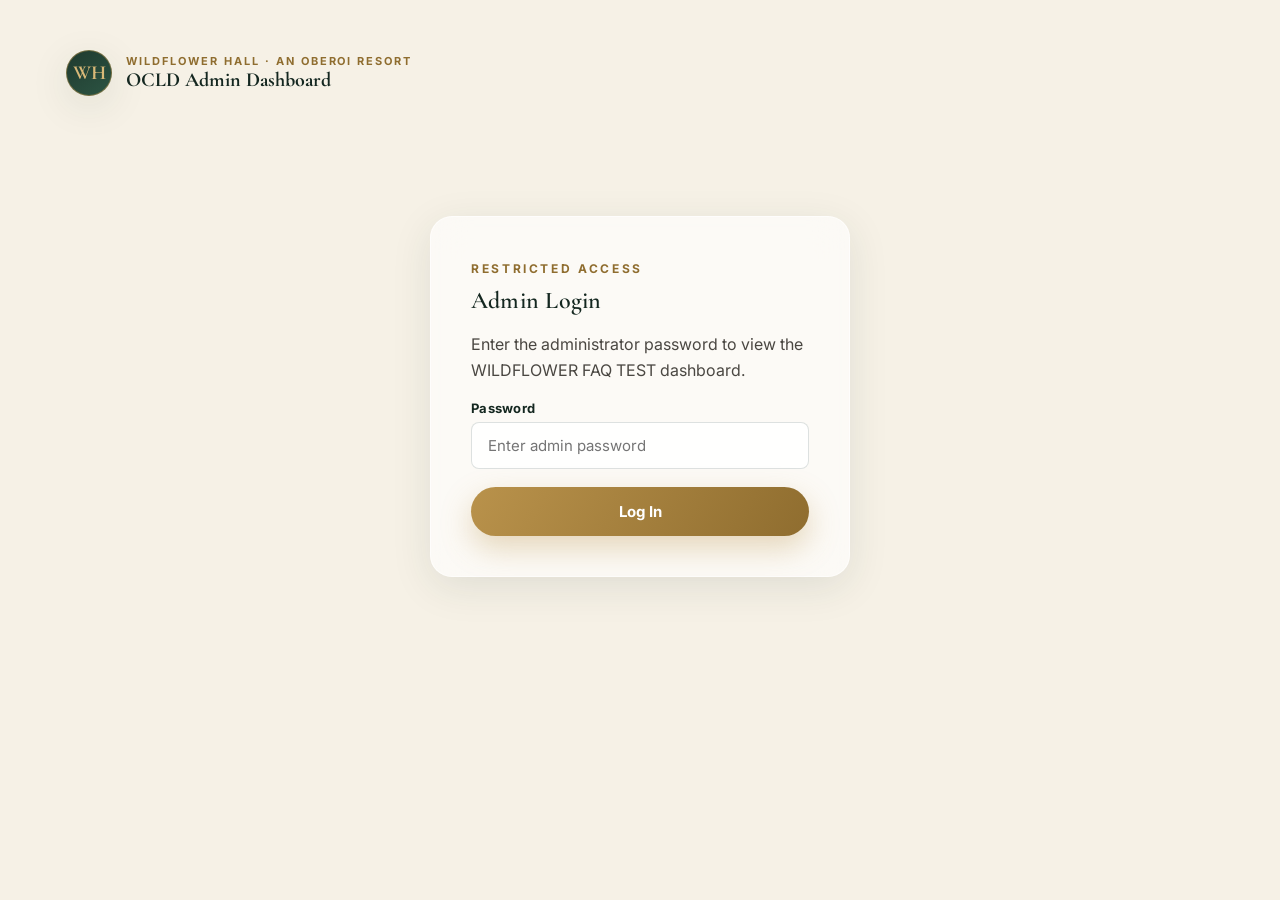
==== admin/index.html @ ac7ec4f7 "Commit" ====
<!DOCTYPE html>
<html lang="en">
<head>
<meta charset="UTF-8" />
<meta name="viewport" content="width=device-width, initial-scale=1.0" />
<title>Admin Dashboard | WILDFLOWER FAQ TEST</title>
<link rel="icon" href="data:," />
<link rel="stylesheet" href="../assets/css/styles.css" />
<style>
  body{ background: var(--cream); }
  .login-wrap{ max-width: 420px; margin: 90px auto; }
</style>
</head>
<body>

<div class="app-shell admin-shell">

  <div class="brandbar">
    <div class="brand">
      <div class="logo-mark">WH</div>
      <div class="brand-text">
        <div class="org">Wildflower Hall · An Oberoi Resort</div>
        <div class="name">OCLD Admin Dashboard</div>
      </div>
    </div>
    <button class="btn btn-outline btn-sm hidden" id="btnLogout">Log Out</button>
  </div>

  <!-- LOGIN -->
  <div id="loginScreen" class="login-wrap glass-card">
    <span class="eyebrow">Restricted Access</span>
    <h2>Admin Login</h2>
    <p>Enter the administrator password to view the WILDFLOWER FAQ TEST dashboard.</p>
    <div id="loginAlert"></div>
    <div class="field" style="margin-top:16px;">
      <label for="adminPasswordInput">Password</label>
      <input type="password" id="adminPasswordInput" placeholder="Enter admin password" />
    </div>
    <button class="btn btn-primary btn-block" id="btnAdminLogin" style="margin-top:18px;">Log In</button>
  </div>

  <!-- DASHBOARD -->
  <div id="dashboardScreen" class="hidden">

    <div class="kpi-grid">
      <div class="kpi-card"><div class="kv" id="kpiTotalCandidates">0</div><div class="kl">Registered Candidates</div></div>
      <div class="kpi-card"><div class="kv" id="kpiTotalAttempts">0</div><div class="kl">Total Attempts</div></div>
      <div class="kpi-card"><div class="kv" id="kpiPassCount">0</div><div class="kl">Pass Count</div></div>
      <div class="kpi-card"><div class="kv" id="kpiFailCount">0</div><div class="kl">Fail Count</div></div>
      <div class="kpi-card"><div class="kv" id="kpiAvgScore">0%</div><div class="kl">Average Score</div></div>
      <div class="kpi-card"><div class="kv" id="kpiHighScore">0</div><div class="kl">Highest Score</div></div>
      <div class="kpi-card"><div class="kv" id="kpiLowScore">0</div><div class="kl">Lowest Score</div></div>
    </div>

    <div class="glass-card" style="padding:24px;">
      <div class="admin-topbar">
        <h3 style="margin:0;">All Attempts</h3>
        <div style="display:flex; gap:10px;">
          <button class="btn btn-outline btn-sm" id="btnExportCsv">Export CSV</button>
          <button class="btn btn-outline btn-sm" id="btnPrintReport">Print Report</button>
          <button class="btn btn-outline btn-sm" id="btnRefresh">Refresh</button>
        </div>
      </div>

      <div class="admin-filters">
        <input type="text" id="filterSearch" placeholder="Search name, email or employee ID…" />
        <select id="filterDepartment"><option value="">All Departments</option></select>
        <select id="filterResult">
          <option value="">All Results</option>
          <option value="PASS">PASS</option>
          <option value="FAIL">FAIL</option>
        </select>
        <select id="filterAttempt">
          <option value="">All Attempts</option>
          <option value="1">Attempt 1</option>
          <option value="2">Attempt 2</option>
          <option value="3">Attempt 3</option>
        </select>
        <input type="date" id="filterDate" />
      </div>

      <div class="table-wrap">
        <table class="data-table" id="resultsTable">
          <thead>
            <tr>
              <th>Name</th><th>Emp ID</th><th>Department</th><th>Attempt</th>
              <th>Marks</th><th>%</th><th>Result</th><th>Date</th><th>Time</th>
            </tr>
          </thead>
          <tbody id="resultsTableBody"></tbody>
        </table>
      </div>
      <p id="noResultsMsg" class="hidden" style="text-align:center; padding:30px; color:var(--charcoal-soft);">No records match the current filters.</p>
    </div>

    <div class="glass-card" style="margin-top:22px; padding:24px;">
      <h3>Most Missed Questions</h3>
      <div class="table-wrap">
        <table class="data-table" id="missedTable">
          <thead><tr><th>Question ID</th><th>Question</th><th>Topic</th><th>Times Missed</th></tr></thead>
          <tbody id="missedTableBody"></tbody>
        </table>
      </div>
    </div>
  </div>

</div>

<script src="../assets/js/config.js"></script>
<script src="../assets/js/questions.js"></script>
<script src="../assets/js/storage.js"></script>
<script src="../assets/js/api.js"></script>
<script src="admin.js"></script>
</body>
</html>
---- assets/css/styles.css ----
/* ============================================================
   WILDFLOWER FAQ TEST — STYLESHEET
   Palette: Cream / White / Gold / Dark Green / Charcoal
   ============================================================ */

@import url('https://fonts.googleapis.com/css2?family=Cormorant+Garamond:ital,wght@0,400;0,500;0,600;0,700;1,500&family=Inter:wght@400;500;600;700;800&display=swap');

:root{
  --cream:        #f6f1e6;
  --cream-deep:    #efe6d3;
  --white:        #ffffff;
  --gold:         #b9924b;
  --gold-light:   #d9b978;
  --gold-deep:    #8f6d2f;
  --green:        #1f3a2e;
  --green-deep:   #142720;
  --green-light:  #2c5443;
  --charcoal:     #262523;
  --charcoal-soft:#4a4742;
  --danger:       #a3403a;
  --success:      #2f6b47;

  --radius-lg: 22px;
  --radius-md: 14px;
  --radius-sm: 8px;

  --shadow-soft: 0 10px 40px rgba(31, 58, 46, 0.10);
  --shadow-deep: 0 20px 60px rgba(20, 39, 32, 0.20);

  --font-display: 'Cormorant Garamond', 'Georgia', serif;
  --font-body: 'Inter', -apple-system, BlinkMacSystemFont, 'Segoe UI', sans-serif;
}

*{ box-sizing: border-box; }
html, body{ height: 100%; }
body{
  margin: 0;
  font-family: var(--font-body);
  color: var(--charcoal);
  background:
    radial-gradient(circle at 12% 8%, rgba(185,146,75,0.10), transparent 40%),
    radial-gradient(circle at 90% 90%, rgba(31,58,46,0.10), transparent 45%),
    var(--cream);
  min-height: 100vh;
  -webkit-font-smoothing: antialiased;
}

::selection{ background: var(--gold-light); color: var(--green-deep); }

a{ color: inherit; }

h1,h2,h3,h4{
  font-family: var(--font-display);
  color: var(--green-deep);
  margin: 0 0 .4em 0;
  font-weight: 600;
  letter-spacing: .01em;
}

.eyebrow{
  font-family: var(--font-body);
  font-size: 12px;
  letter-spacing: .22em;
  text-transform: uppercase;
  color: var(--gold-deep);
  font-weight: 700;
  margin-bottom: 10px;
  display: inline-block;
}

p{ line-height: 1.65; color: var(--charcoal-soft); }

/* ---------- LAYOUT SHELLS ---------- */
.app-shell{
  max-width: 1080px;
  margin: 0 auto;
  padding: 32px 20px 80px;
}

.screen{ display: none; animation: fadeUp .5s ease both; }
.screen.active{ display: block; }

@keyframes fadeUp{
  from{ opacity: 0; transform: translateY(14px); }
  to{ opacity: 1; transform: translateY(0); }
}

/* ---------- TOP BRAND BAR ---------- */
.brandbar{
  display: flex;
  align-items: center;
  justify-content: space-between;
  gap: 16px;
  padding: 18px 6px 30px;
}
.brandbar .brand{
  display: flex; align-items: center; gap: 14px;
}
.brandbar .logo-mark{
  width: 46px; height: 46px; border-radius: 50%;
  background: linear-gradient(145deg, var(--green), var(--green-light));
  display: flex; align-items: center; justify-content: center;
  color: var(--gold-light); font-family: var(--font-display); font-weight: 700; font-size: 20px;
  box-shadow: var(--shadow-soft);
  border: 1px solid rgba(185,146,75,0.5);
}
.brandbar .brand-text .org{
  font-size: 11px; letter-spacing: .18em; text-transform: uppercase; color: var(--gold-deep); font-weight: 700;
}
.brandbar .brand-text .name{ font-family: var(--font-display); font-size: 20px; color: var(--green-deep); font-weight: 700; }

.pill{
  font-size: 12px; padding: 7px 14px; border-radius: 999px; font-weight: 600;
  background: rgba(31,58,46,0.08); color: var(--green-deep); border: 1px solid rgba(31,58,46,0.12);
}

/* ---------- GLASS CARD ---------- */
.glass-card{
  background: rgba(255,255,255,0.62);
  border: 1px solid rgba(255,255,255,0.6);
  backdrop-filter: blur(18px);
  -webkit-backdrop-filter: blur(18px);
  border-radius: var(--radius-lg);
  box-shadow: var(--shadow-soft);
  padding: 40px;
}
@media (max-width: 640px){ .glass-card{ padding: 24px; } }

/* ---------- HERO ---------- */
.hero{
  position: relative;
  border-radius: var(--radius-lg);
  overflow: hidden;
  padding: 64px 48px;
  background:
    linear-gradient(160deg, rgba(20,39,32,0.92), rgba(31,58,46,0.86)),
    linear-gradient(120deg, #1f3a2e, #26492f 60%, #1a3327);
  color: var(--cream);
  box-shadow: var(--shadow-deep);
  text-align: center;
}
.hero::before{
  content: "";
  position: absolute; inset: 0;
  background-image: radial-gradient(circle at 20% 20%, rgba(185,146,75,0.18), transparent 35%),
                     radial-gradient(circle at 85% 75%, rgba(185,146,75,0.14), transparent 40%);
  pointer-events: none;
}
.hero .crest{
  width: 74px; height: 74px; margin: 0 auto 20px; border-radius: 50%;
  border: 1.5px solid var(--gold-light);
  display: flex; align-items: center; justify-content: center;
  font-family: var(--font-display); font-size: 28px; color: var(--gold-light);
  background: rgba(255,255,255,0.03);
}
.hero .eyebrow{ color: var(--gold-light); }
.hero h1{
  color: var(--white);
  font-size: clamp(34px, 6vw, 56px);
  letter-spacing: .04em;
  margin-bottom: 6px;
}
.hero .sub{ color: var(--cream-deep); font-size: 17px; margin-bottom: 4px; }
.hero .tag{ color: var(--gold-light); font-size: 14px; letter-spacing: .08em; text-transform: uppercase; margin-bottom: 28px; }
.hero .hero-desc{ max-width: 560px; margin: 0 auto 28px; color: rgba(246,241,230,0.85); }

/* ---------- BUTTONS ---------- */
.btn{
  display: inline-flex; align-items: center; justify-content: center; gap: 8px;
  font-family: var(--font-body); font-weight: 700; font-size: 15px;
  padding: 15px 32px; border-radius: 999px; border: none; cursor: pointer;
  transition: transform .18s ease, box-shadow .18s ease, background .18s ease, opacity .18s ease;
  text-decoration: none;
}
.btn:active{ transform: translateY(1px) scale(.99); }
.btn-primary{
  background: linear-gradient(120deg, var(--gold), var(--gold-deep));
  color: var(--white);
  box-shadow: 0 12px 30px rgba(185,146,75,0.35);
}
.btn-primary:hover{ box-shadow: 0 16px 36px rgba(185,146,75,0.45); transform: translateY(-1px); }
.btn-primary:disabled{ opacity: .45; cursor: not-allowed; box-shadow: none; transform: none; }
.btn-ghost{
  background: rgba(255,255,255,0.08); color: var(--white);
  border: 1px solid rgba(255,255,255,0.35);
}
.btn-outline{
  background: transparent; color: var(--green-deep); border: 1.5px solid var(--green-deep);
}
.btn-outline:hover{ background: var(--green-deep); color: var(--white); }
.btn-danger{ background: var(--danger); color: white; }
.btn-block{ width: 100%; }
.btn-sm{ padding: 9px 18px; font-size: 13px; }

/* ---------- INSTRUCTIONS / RULES LIST ---------- */
.rules-grid{
  display: grid; grid-template-columns: repeat(auto-fit, minmax(230px,1fr));
  gap: 16px; margin: 28px 0;
}
.rule-card{
  background: var(--white); border-radius: var(--radius-md); padding: 20px;
  border: 1px solid rgba(31,58,46,0.08); box-shadow: var(--shadow-soft);
}
.rule-card .num{
  width: 30px; height: 30px; border-radius: 50%; background: var(--green-deep); color: var(--gold-light);
  display: flex; align-items: center; justify-content: center; font-family: var(--font-display); font-weight: 700; margin-bottom: 10px;
}
.rule-card h4{ font-size: 17px; margin-bottom: 4px; }
.rule-card p{ font-size: 14px; margin: 0; }

/* ---------- FORM ---------- */
.form-grid{
  display: grid; grid-template-columns: 1fr 1fr; gap: 20px; margin-top: 10px;
}
@media (max-width: 640px){ .form-grid{ grid-template-columns: 1fr; } }
.field{ display: flex; flex-direction: column; gap: 6px; }
.field.full{ grid-column: 1 / -1; }
.field label{ font-size: 13px; font-weight: 700; color: var(--green-deep); letter-spacing: .02em; }
.field .req{ color: var(--danger); }
.field input, .field select{
  padding: 13px 16px; border-radius: var(--radius-sm); border: 1.5px solid rgba(31,58,46,0.15);
  background: rgba(255,255,255,0.9); font-size: 15px; font-family: var(--font-body); color: var(--charcoal);
  transition: border-color .15s ease, box-shadow .15s ease;
}
.field input:focus, .field select:focus{
  outline: none; border-color: var(--gold); box-shadow: 0 0 0 4px rgba(185,146,75,0.15);
}
.field .error-msg{ font-size: 12px; color: var(--danger); min-height: 14px; }
.field input.invalid, .field select.invalid{ border-color: var(--danger); }

.checkbox-row{
  display: flex; align-items: flex-start; gap: 12px; margin: 26px 0;
  padding: 16px 18px; background: rgba(185,146,75,0.08); border-radius: var(--radius-sm);
  border: 1px solid rgba(185,146,75,0.25);
}
.checkbox-row input{ margin-top: 3px; width: 18px; height: 18px; accent-color: var(--green-deep); }
.checkbox-row label{ font-size: 14px; color: var(--charcoal); font-weight: 600; }

/* ---------- ATTEMPT BADGE ---------- */
.attempt-badges{ display: flex; gap: 10px; flex-wrap: wrap; margin: 18px 0; }
.attempt-badge{
  padding: 8px 16px; border-radius: 999px; font-size: 13px; font-weight: 700;
  background: rgba(31,58,46,0.07); color: var(--green-deep); border: 1px solid rgba(31,58,46,0.15);
}
.attempt-badge.used{ background: rgba(163,64,58,0.1); color: var(--danger); border-color: rgba(163,64,58,0.25); text-decoration: line-through; }
.attempt-badge.current{ background: var(--green-deep); color: var(--gold-light); }

/* ---------- ALERTS ---------- */
.alert{
  padding: 16px 20px; border-radius: var(--radius-sm); font-size: 14px; margin: 18px 0; font-weight: 600;
  display: flex; gap: 10px; align-items: flex-start;
}
.alert-danger{ background: rgba(163,64,58,0.1); color: var(--danger); border: 1px solid rgba(163,64,58,0.3); }
.alert-success{ background: rgba(47,107,71,0.1); color: var(--success); border: 1px solid rgba(47,107,71,0.3); }
.alert-info{ background: rgba(185,146,75,0.12); color: var(--gold-deep); border: 1px solid rgba(185,146,75,0.3); }

/* ---------- EXAM ENGINE ---------- */
.exam-topbar{
  position: sticky; top: 0; z-index: 20;
  display: flex; align-items: center; justify-content: space-between; gap: 16px;
  padding: 14px 22px; margin: -32px -20px 24px;
  background: rgba(20,39,32,0.95); color: var(--cream); backdrop-filter: blur(10px);
}
.exam-topbar .timer{
  font-family: var(--font-display); font-size: 24px; font-weight: 700; color: var(--gold-light);
  display: flex; align-items: center; gap: 8px;
}
.exam-topbar .timer.low{ color: #ff8f7d; animation: pulse 1s infinite; }
@keyframes pulse{ 0%,100%{opacity:1;} 50%{opacity:.5;} }
.exam-topbar .progress-wrap{ flex: 1; max-width: 320px; }
.progress-bar-track{ height: 8px; border-radius: 999px; background: rgba(255,255,255,0.15); overflow: hidden; }
.progress-bar-fill{ height: 100%; background: linear-gradient(90deg, var(--gold), var(--gold-light)); transition: width .3s ease; }
.exam-topbar .meta{ font-size: 12px; color: rgba(246,241,230,0.75); margin-top: 4px; }

.exam-layout{ display: grid; grid-template-columns: 1fr 260px; gap: 22px; align-items: start; }
@media (max-width: 860px){ .exam-layout{ grid-template-columns: 1fr; } .navigator{ order: 2; } }

.question-panel{ min-height: 420px; display: flex; flex-direction: column; }
.question-panel .q-head{ display: flex; justify-content: space-between; align-items: center; margin-bottom: 6px; }
.question-panel .q-number{ font-size: 13px; font-weight: 700; color: var(--gold-deep); letter-spacing: .08em; text-transform: uppercase; }
.question-panel .q-topic{ font-size: 12px; background: rgba(31,58,46,0.08); color: var(--green-deep); padding: 4px 12px; border-radius: 999px; font-weight: 700; }
.question-panel .q-text{ font-size: 20px; line-height: 1.5; color: var(--charcoal); margin: 14px 0 22px; font-weight: 600; }

.option-list{ display: flex; flex-direction: column; gap: 12px; }
.option-item{
  display: flex; align-items: center; gap: 14px;
  padding: 16px 18px; border-radius: var(--radius-sm); border: 1.5px solid rgba(31,58,46,0.12);
  background: var(--white); cursor: pointer; transition: all .15s ease; font-size: 15px;
}
.option-item:hover{ border-color: var(--gold); background: rgba(185,146,75,0.06); }
.option-item.selected{ border-color: var(--green-deep); background: rgba(31,58,46,0.07); box-shadow: 0 0 0 3px rgba(31,58,46,0.08); }
.option-item .opt-letter{
  width: 30px; height: 30px; border-radius: 50%; background: rgba(31,58,46,0.08); color: var(--green-deep);
  display: flex; align-items: center; justify-content: center; font-weight: 700; font-size: 13px; flex-shrink: 0;
}
.option-item.selected .opt-letter{ background: var(--green-deep); color: var(--gold-light); }

.exam-controls{ display: flex; justify-content: space-between; align-items: center; margin-top: auto; padding-top: 26px; gap: 10px; flex-wrap: wrap; }
.exam-controls .left-group, .exam-controls .right-group{ display: flex; gap: 10px; }

.navigator{ padding: 22px; }
.navigator h4{ font-size: 14px; margin-bottom: 14px; letter-spacing: .04em; }
.nav-grid{ display: grid; grid-template-columns: repeat(5, 1fr); gap: 8px; }
.nav-dot{
  aspect-ratio: 1; border-radius: 8px; display: flex; align-items: center; justify-content: center;
  font-size: 12px; font-weight: 700; cursor: pointer; border: 1.5px solid rgba(31,58,46,0.15);
  background: var(--white); color: var(--charcoal-soft);
}
.nav-dot.answered{ background: var(--green-deep); color: var(--gold-light); border-color: var(--green-deep); }
.nav-dot.marked{ background: var(--gold); color: white; border-color: var(--gold-deep); }
.nav-dot.current{ box-shadow: 0 0 0 3px rgba(185,146,75,0.4); }
.nav-legend{ display: flex; flex-direction: column; gap: 8px; margin-top: 18px; font-size: 12px; color: var(--charcoal-soft); }
.nav-legend .item{ display: flex; align-items: center; gap: 8px; }
.legend-dot{ width: 12px; height: 12px; border-radius: 4px; }
.nav-stats{ margin-top: 18px; display: flex; flex-direction: column; gap: 6px; font-size: 13px; }
.nav-stats .row{ display: flex; justify-content: space-between; }

/* ---------- RESULT PAGE ---------- */
.result-hero{ text-align: center; padding: 48px 20px 16px; }
.result-badge{
  display: inline-flex; align-items: center; gap: 10px; padding: 12px 26px; border-radius: 999px;
  font-family: var(--font-display); font-size: 22px; font-weight: 700; margin-bottom: 18px;
}
.result-badge.pass{ background: rgba(47,107,71,0.12); color: var(--success); border: 1.5px solid var(--success); }
.result-badge.fail{ background: rgba(163,64,58,0.1); color: var(--danger); border: 1.5px solid var(--danger); }
.result-score{ font-family: var(--font-display); font-size: 64px; color: var(--green-deep); font-weight: 700; }
.result-score span{ font-size: 24px; color: var(--charcoal-soft); }

.stats-grid{ display: grid; grid-template-columns: repeat(auto-fit, minmax(150px,1fr)); gap: 14px; margin: 30px 0; }
.stat-card{ background: var(--white); border-radius: var(--radius-md); padding: 18px; text-align: center; box-shadow: var(--shadow-soft); border: 1px solid rgba(31,58,46,0.06); }
.stat-card .val{ font-family: var(--font-display); font-size: 30px; color: var(--green-deep); font-weight: 700; }
.stat-card .lab{ font-size: 12px; color: var(--charcoal-soft); text-transform: uppercase; letter-spacing: .06em; margin-top: 4px; }

.detail-table{ width: 100%; border-collapse: collapse; margin-top: 20px; font-size: 14px; }
.detail-table td{ padding: 12px 6px; border-bottom: 1px solid rgba(31,58,46,0.08); }
.detail-table td:first-child{ color: var(--charcoal-soft); font-weight: 600; width: 45%; }
.detail-table td:last-child{ color: var(--charcoal); font-weight: 700; text-align: right; }

/* ---------- ADMIN ---------- */
.admin-shell{ max-width: 1200px; }
.admin-topbar{ display: flex; justify-content: space-between; align-items: center; margin-bottom: 24px; flex-wrap: wrap; gap: 12px; }
.kpi-grid{ display: grid; grid-template-columns: repeat(auto-fit, minmax(160px,1fr)); gap: 14px; margin-bottom: 24px; }
.kpi-card{ background: var(--white); border-radius: var(--radius-md); padding: 18px; box-shadow: var(--shadow-soft); border: 1px solid rgba(31,58,46,0.06); }
.kpi-card .kv{ font-family: var(--font-display); font-size: 28px; color: var(--green-deep); font-weight: 700; }
.kpi-card .kl{ font-size: 12px; color: var(--charcoal-soft); text-transform: uppercase; letter-spacing: .05em; }

.admin-filters{ display: flex; gap: 10px; flex-wrap: wrap; margin-bottom: 16px; }
.admin-filters input, .admin-filters select{ padding: 10px 14px; border-radius: var(--radius-sm); border: 1.5px solid rgba(31,58,46,0.15); font-size: 13px; }

table.data-table{ width: 100%; border-collapse: collapse; font-size: 13px; background: var(--white); border-radius: var(--radius-md); overflow: hidden; }
table.data-table th{ background: var(--green-deep); color: var(--gold-light); text-align: left; padding: 12px 14px; font-weight: 700; text-transform: uppercase; font-size: 11px; letter-spacing: .05em; }
table.data-table td{ padding: 10px 14px; border-bottom: 1px solid rgba(31,58,46,0.06); }
table.data-table tr:hover td{ background: rgba(185,146,75,0.06); }
.table-wrap{ overflow-x: auto; border-radius: var(--radius-md); box-shadow: var(--shadow-soft); }

.badge-pass{ color: var(--success); font-weight: 700; }
.badge-fail{ color: var(--danger); font-weight: 700; }

/* ---------- MISC ---------- */
.footer-note{ text-align: center; margin-top: 40px; font-size: 12px; color: var(--charcoal-soft); opacity: .7; }
.loader{
  width: 46px; height: 46px; border-radius: 50%; border: 3px solid rgba(31,58,46,0.15); border-top-color: var(--green-deep);
  animation: spin 0.9s linear infinite; margin: 40px auto;
}
@keyframes spin{ to{ transform: rotate(360deg); } }
.center-loading{ text-align: center; padding: 60px 20px; }
.center-loading p{ margin-top: 14px; font-weight: 600; color: var(--green-deep); }

.hidden{ display: none !important; }

.fullscreen-warning{
  position: fixed; inset: 0; background: rgba(20,39,32,0.96); color: var(--cream);
  display: flex; flex-direction: column; align-items: center; justify-content: center; z-index: 999; text-align: center; padding: 20px;
}

@media print{
  .no-print{ display: none !important; }
}
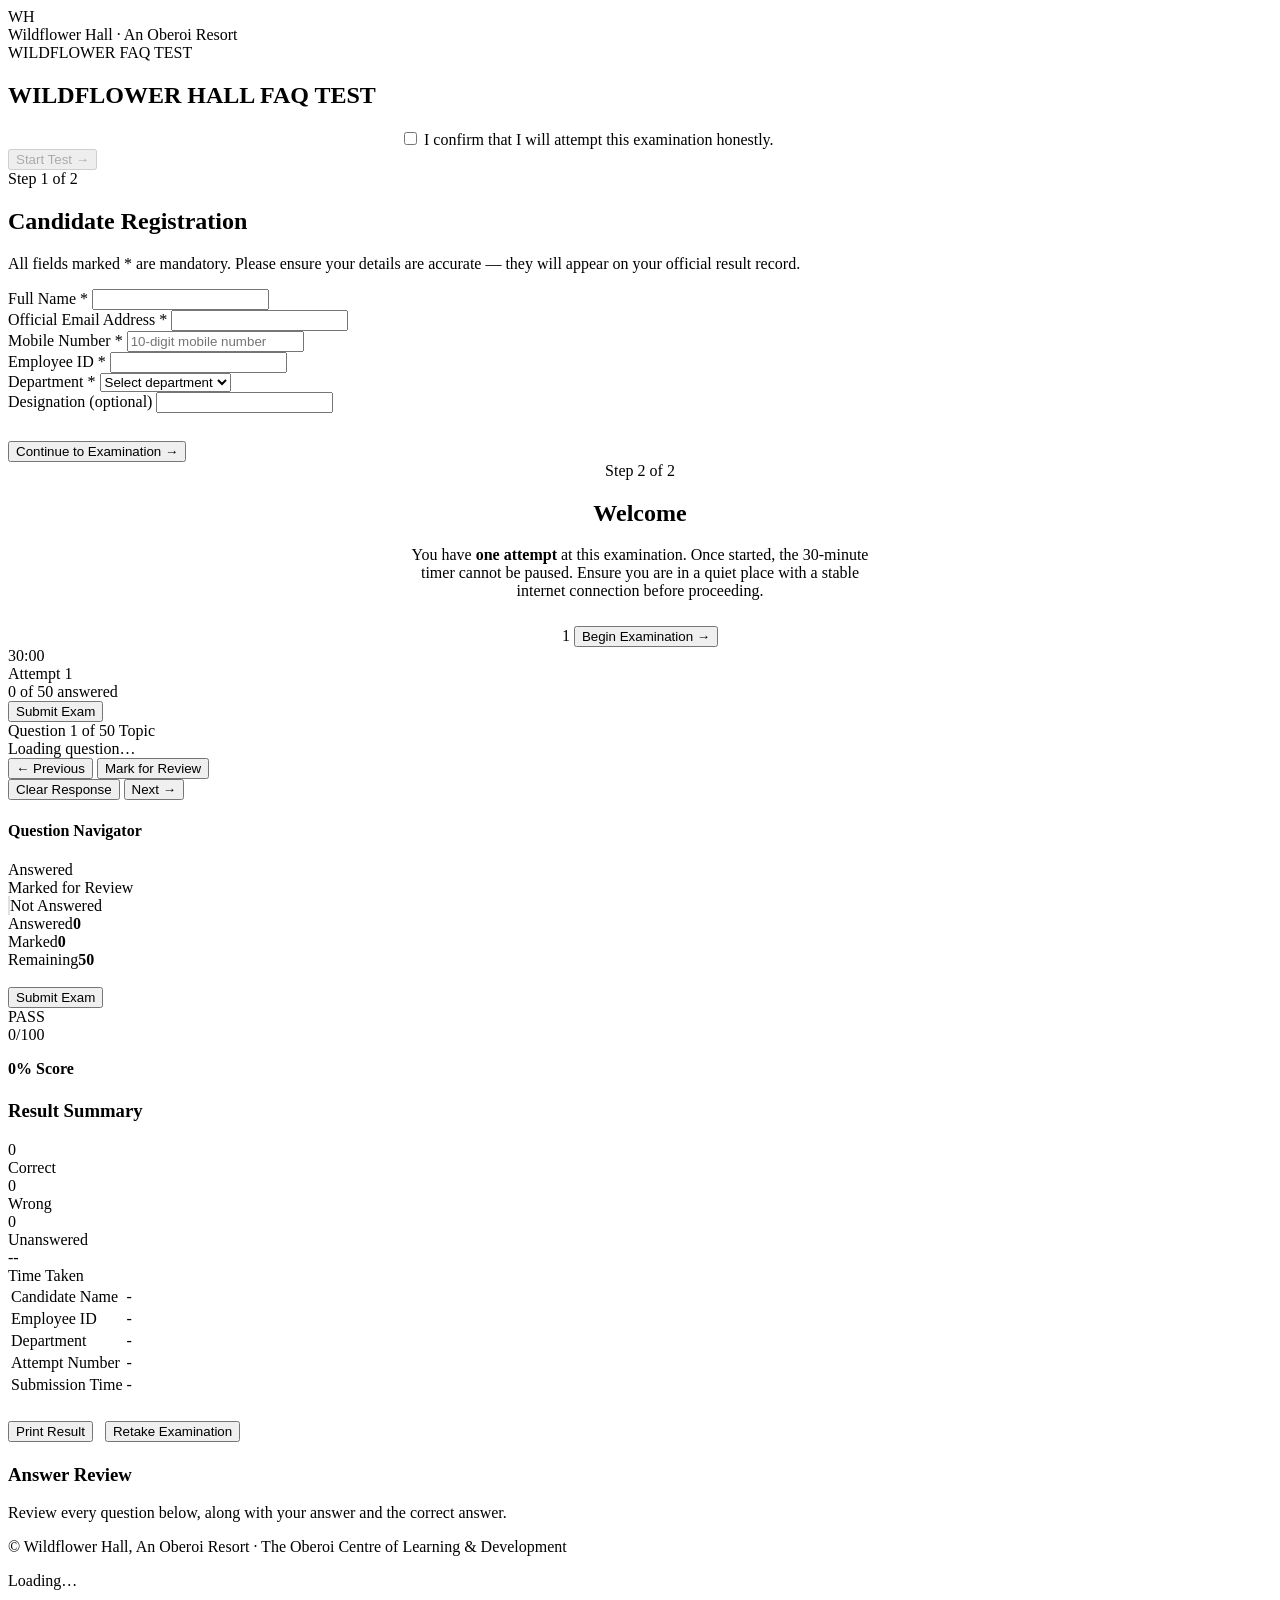
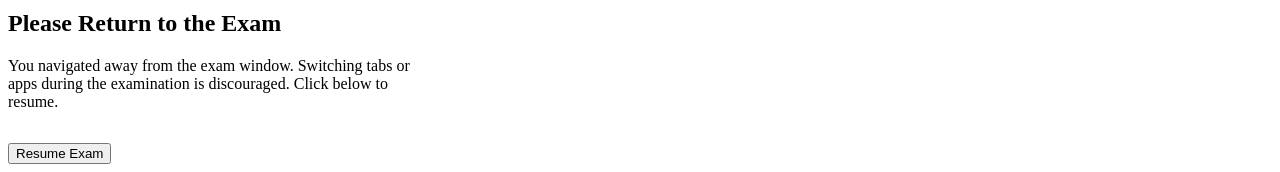
==== commit b349797f: "Update admin dashboard HTML structure and content" ====
--- a/admin/index.html
+++ b/admin/index.html
@@ -2,114 +2,225 @@
 <html lang="en">
 <head>
 <meta charset="UTF-8" />
-<meta name="viewport" content="width=device-width, initial-scale=1.0" />
-<title>Admin Dashboard | WILDFLOWER FAQ TEST</title>
+<meta name="viewport" content="width=device-width, initial-scale=1.0, maximum-scale=1.0" />
+<title>WILDFLOWER FAQ TEST | OCLD Knowledge Assessment Portal</title>
+<meta name="description" content="Official knowledge assessment portal for The Oberoi Centre of Learning & Development — Wildflower Hall, An Oberoi Resort." />
 <link rel="icon" href="data:," />
-<link rel="stylesheet" href="../assets/css/styles.css" />
-<style>
-  body{ background: var(--cream); }
-  .login-wrap{ max-width: 420px; margin: 90px auto; }
-</style>
+<link rel="stylesheet" href="assets/css/styles.css" />
 </head>
 <body>
 
-<div class="app-shell admin-shell">
-
-  <div class="brandbar">
+<div class="app-shell">
+
+  <!-- ============ BRAND BAR ============ -->
+  <div class="brandbar no-print">
     <div class="brand">
       <div class="logo-mark">WH</div>
       <div class="brand-text">
         <div class="org">Wildflower Hall · An Oberoi Resort</div>
-        <div class="name">OCLD Admin Dashboard</div>
-      </div>
-    </div>
-    <button class="btn btn-outline btn-sm hidden" id="btnLogout">Log Out</button>
+        <div class="name">WILDFLOWER FAQ TEST</div>
+      </div>
+    </div>
+    <div id="attemptPill" class="pill hidden"></div>
   </div>
 
-  <!-- LOGIN -->
-  <div id="loginScreen" class="login-wrap glass-card">
-    <span class="eyebrow">Restricted Access</span>
-    <h2>Admin Login</h2>
-    <p>Enter the administrator password to view the WILDFLOWER FAQ TEST dashboard.</p>
-    <div id="loginAlert"></div>
-    <div class="field" style="margin-top:16px;">
-      <label for="adminPasswordInput">Password</label>
-      <input type="password" id="adminPasswordInput" placeholder="Enter admin password" />
-    </div>
-    <button class="btn btn-primary btn-block" id="btnAdminLogin" style="margin-top:18px;">Log In</button>
+  <!-- ============ SCREEN 1 : LANDING ============ -->
+  <section id="screen-landing" class="screen active">
+    <div class="hero">
+      <h1>WILDFLOWER HALL FAQ TEST</h1>
+
+      <div class="checkbox-row" style="text-align:left; max-width:480px; margin-left:auto; margin-right:auto;">
+        <input type="checkbox" id="declarationCheck" />
+        <label for="declarationCheck">I confirm that I will attempt this examination honestly.</label>
+      </div>
+
+      <button class="btn btn-primary" id="btnStartExam" disabled>Start Test →</button>
+    </div>
+  </section>
+
+  <!-- ============ SCREEN 2 : REGISTRATION ============ -->
+  <section id="screen-registration" class="screen">
+    <div class="glass-card">
+      <span class="eyebrow">Step 1 of 2</span>
+      <h2>Candidate Registration</h2>
+      <p>All fields marked <span class="req">*</span> are mandatory. Please ensure your details are accurate — they will appear on your official result record.</p>
+
+      <div id="regAlertBox"></div>
+
+      <form id="registrationForm" novalidate>
+        <div class="form-grid">
+          <div class="field">
+            <label for="fullName">Full Name <span class="req">*</span></label>
+            <input type="text" id="fullName" autocomplete="name" required />
+            <div class="error-msg" id="err-fullName"></div>
+          </div>
+          <div class="field">
+            <label for="email">Official Email Address <span class="req">*</span></label>
+            <input type="email" id="email" autocomplete="email" required />
+            <div class="error-msg" id="err-email"></div>
+          </div>
+          <div class="field">
+            <label for="phone">Mobile Number <span class="req">*</span></label>
+            <input type="tel" id="phone" autocomplete="tel" placeholder="10-digit mobile number" required />
+            <div class="error-msg" id="err-phone"></div>
+          </div>
+          <div class="field">
+            <label for="employeeId">Employee ID <span class="req">*</span></label>
+            <input type="text" id="employeeId" required />
+            <div class="error-msg" id="err-employeeId"></div>
+          </div>
+          <div class="field">
+            <label for="department">Department <span class="req">*</span></label>
+            <select id="department" required>
+              <option value="">Select department</option>
+            </select>
+            <div class="error-msg" id="err-department"></div>
+          </div>
+          <div class="field">
+            <label for="designation">Designation <span style="color:var(--charcoal-soft); font-weight:400;">(optional)</span></label>
+            <input type="text" id="designation" />
+          </div>
+        </div>
+
+        <button type="submit" class="btn btn-primary btn-block" style="margin-top:28px;" id="btnRegisterSubmit">
+          Continue to Examination →
+        </button>
+      </form>
+    </div>
+  </section>
+
+  <!-- ============ SCREEN 3 : PRE-EXAM CHECK ============ -->
+  <section id="screen-precheck" class="screen">
+    <div class="glass-card" style="text-align:center;">
+      <span class="eyebrow">Step 2 of 2</span>
+      <h2 id="precheckName">Welcome</h2>
+      <div id="attemptBadgesWrap" class="attempt-badges" style="justify-content:center;"></div>
+      <div id="precheckAlert"></div>
+      <p style="max-width:480px; margin:14px auto 26px;">
+        You have <strong>one attempt</strong> at this examination.
+        Once started, the 30-minute timer cannot be paused. Ensure you are in a quiet
+        place with a stable internet connection before proceeding.
+      </p>
+      <span id="precheckAttemptNo" class="hidden">1</span>
+      <button class="btn btn-primary" id="btnBeginExam">Begin Examination →</button>
+    </div>
+  </section>
+
+  <!-- ============ SCREEN 4 : EXAM ENGINE ============ -->
+  <section id="screen-exam" class="screen">
+    <div class="exam-topbar">
+      <div>
+        <div class="timer" id="timerDisplay">30:00</div>
+        <div class="meta hidden">Attempt <span id="examAttemptNo">1</span></div>
+      </div>
+      <div class="progress-wrap">
+        <div class="progress-bar-track"><div class="progress-bar-fill" id="progressFill" style="width:0%"></div></div>
+        <div class="meta"><span id="answeredCount">0</span> of 50 answered</div>
+      </div>
+      <button class="btn btn-danger btn-sm" id="btnSubmitTop">Submit Exam</button>
+    </div>
+
+    <div class="exam-layout">
+      <div class="glass-card question-panel">
+        <div class="q-head">
+          <span class="q-number">Question <span id="qCurrentNum">1</span> of 50</span>
+          <span class="q-topic" id="qTopic">Topic</span>
+        </div>
+        <div class="q-text" id="qText">Loading question…</div>
+        <div class="option-list" id="optionList"></div>
+
+        <div class="exam-controls">
+          <div class="left-group">
+            <button class="btn btn-outline btn-sm" id="btnPrev">← Previous</button>
+            <button class="btn btn-outline btn-sm" id="btnMarkReview">Mark for Review</button>
+          </div>
+          <div class="right-group">
+            <button class="btn btn-outline btn-sm" id="btnClear">Clear Response</button>
+            <button class="btn btn-primary btn-sm" id="btnNext">Next →</button>
+          </div>
+        </div>
+      </div>
+
+      <div class="glass-card navigator no-print">
+        <h4>Question Navigator</h4>
+        <div class="nav-grid" id="navGrid"></div>
+        <div class="nav-legend">
+          <div class="item"><span class="legend-dot" style="background:var(--green-deep);"></span> Answered</div>
+          <div class="item"><span class="legend-dot" style="background:var(--gold);"></span> Marked for Review</div>
+          <div class="item"><span class="legend-dot" style="background:var(--white); border:1.5px solid rgba(31,58,46,0.15);"></span> Not Answered</div>
+        </div>
+        <div class="nav-stats">
+          <div class="row"><span>Answered</span><strong id="statAnswered">0</strong></div>
+          <div class="row"><span>Marked</span><strong id="statMarked">0</strong></div>
+          <div class="row"><span>Remaining</span><strong id="statRemaining">50</strong></div>
+        </div>
+        <button class="btn btn-danger btn-block btn-sm" id="btnSubmitSide" style="margin-top:18px;">Submit Exam</button>
+      </div>
+    </div>
+  </section>
+
+  <!-- ============ SCREEN 5 : RESULT ============ -->
+  <section id="screen-result" class="screen">
+    <div class="glass-card result-hero">
+      <div id="resultBadge" class="result-badge pass">PASS</div>
+      <div class="result-score"><span id="resultMarks">0</span><span>/100</span></div>
+      <p id="resultPercentLabel" style="font-weight:700; color:var(--green-deep);">0% Score</p>
+      <div id="resultMessage" style="max-width:520px; margin:0 auto;"></div>
+    </div>
+
+    <div class="glass-card" style="margin-top:22px;">
+      <h3>Result Summary</h3>
+      <div class="stats-grid">
+        <div class="stat-card"><div class="val" id="statCorrect">0</div><div class="lab">Correct</div></div>
+        <div class="stat-card"><div class="val" id="statWrong">0</div><div class="lab">Wrong</div></div>
+        <div class="stat-card"><div class="val" id="statUnanswered">0</div><div class="lab">Unanswered</div></div>
+        <div class="stat-card"><div class="val" id="statTime">--</div><div class="lab">Time Taken</div></div>
+      </div>
+
+      <table class="detail-table">
+        <tr><td>Candidate Name</td><td id="dCandidateName">-</td></tr>
+        <tr><td>Employee ID</td><td id="dEmployeeId">-</td></tr>
+        <tr><td>Department</td><td id="dDepartment">-</td></tr>
+        <tr><td>Attempt Number</td><td id="dAttempt">-</td></tr>
+        <tr><td>Submission Time</td><td id="dSubmission">-</td></tr>
+      </table>
+
+      <div id="remainingAttemptsNote" style="margin-top:20px;"></div>
+      <div class="no-print" style="margin-top:24px; display:flex; gap:12px; flex-wrap:wrap;">
+        <button class="btn btn-outline" onclick="window.print()">Print Result</button>
+        <button class="btn btn-primary hidden" id="btnRetakeExam">Retake Examination</button>
+      </div>
+    </div>
+
+    <div class="glass-card" style="margin-top:22px;">
+      <h3>Answer Review</h3>
+      <p>Review every question below, along with your answer and the correct answer.</p>
+      <div id="answerReviewList"></div>
+    </div>
+    <p class="footer-note">© Wildflower Hall, An Oberoi Resort · The Oberoi Centre of Learning &amp; Development</p>
+  </section>
+
+  <!-- ============ FULL PAGE LOADER ============ -->
+  <div id="globalLoader" class="center-loading hidden">
+    <div class="loader"></div>
+    <p id="loaderText">Loading…</p>
   </div>
 
-  <!-- DASHBOARD -->
-  <div id="dashboardScreen" class="hidden">
-
-    <div class="kpi-grid">
-      <div class="kpi-card"><div class="kv" id="kpiTotalCandidates">0</div><div class="kl">Registered Candidates</div></div>
-      <div class="kpi-card"><div class="kv" id="kpiTotalAttempts">0</div><div class="kl">Total Attempts</div></div>
-      <div class="kpi-card"><div class="kv" id="kpiPassCount">0</div><div class="kl">Pass Count</div></div>
-      <div class="kpi-card"><div class="kv" id="kpiFailCount">0</div><div class="kl">Fail Count</div></div>
-      <div class="kpi-card"><div class="kv" id="kpiAvgScore">0%</div><div class="kl">Average Score</div></div>
-      <div class="kpi-card"><div class="kv" id="kpiHighScore">0</div><div class="kl">Highest Score</div></div>
-      <div class="kpi-card"><div class="kv" id="kpiLowScore">0</div><div class="kl">Lowest Score</div></div>
-    </div>
-
-    <div class="glass-card" style="padding:24px;">
-      <div class="admin-topbar">
-        <h3 style="margin:0;">All Attempts</h3>
-        <div style="display:flex; gap:10px;">
-          <button class="btn btn-outline btn-sm" id="btnExportCsv">Export CSV</button>
-          <button class="btn btn-outline btn-sm" id="btnPrintReport">Print Report</button>
-          <button class="btn btn-outline btn-sm" id="btnRefresh">Refresh</button>
-        </div>
-      </div>
-
-      <div class="admin-filters">
-        <input type="text" id="filterSearch" placeholder="Search name, email or employee ID…" />
-        <select id="filterDepartment"><option value="">All Departments</option></select>
-        <select id="filterResult">
-          <option value="">All Results</option>
-          <option value="PASS">PASS</option>
-          <option value="FAIL">FAIL</option>
-        </select>
-        <select id="filterAttempt">
-          <option value="">All Attempts</option>
-          <option value="1">Attempt 1</option>
-          <option value="2">Attempt 2</option>
-          <option value="3">Attempt 3</option>
-        </select>
-        <input type="date" id="filterDate" />
-      </div>
-
-      <div class="table-wrap">
-        <table class="data-table" id="resultsTable">
-          <thead>
-            <tr>
-              <th>Name</th><th>Emp ID</th><th>Department</th><th>Attempt</th>
-              <th>Marks</th><th>%</th><th>Result</th><th>Date</th><th>Time</th>
-            </tr>
-          </thead>
-          <tbody id="resultsTableBody"></tbody>
-        </table>
-      </div>
-      <p id="noResultsMsg" class="hidden" style="text-align:center; padding:30px; color:var(--charcoal-soft);">No records match the current filters.</p>
-    </div>
-
-    <div class="glass-card" style="margin-top:22px; padding:24px;">
-      <h3>Most Missed Questions</h3>
-      <div class="table-wrap">
-        <table class="data-table" id="missedTable">
-          <thead><tr><th>Question ID</th><th>Question</th><th>Topic</th><th>Times Missed</th></tr></thead>
-          <tbody id="missedTableBody"></tbody>
-        </table>
-      </div>
-    </div>
-  </div>
-
 </div>
 
-<script src="../assets/js/config.js"></script>
-<script src="../assets/js/questions.js"></script>
-<script src="../assets/js/storage.js"></script>
-<script src="../assets/js/api.js"></script>
-<script src="admin.js"></script>
+<div id="fullscreenWarning" class="fullscreen-warning hidden">
+  <h2 style="color:var(--gold-light);">Please Return to the Exam</h2>
+  <p style="max-width:420px; color:var(--cream-deep);">You navigated away from the exam window. Switching tabs or apps during the examination is discouraged. Click below to resume.</p>
+  <button class="btn btn-primary" id="btnResumeExam" style="margin-top:16px;">Resume Exam</button>
+</div>
+
+<script src="assets/js/config.js"></script>
+<script src="assets/js/questions.js"></script>
+<script src="assets/js/storage.js"></script>
+<script src="assets/js/api.js"></script>
+<script src="assets/js/registration.js"></script>
+<script src="assets/js/exam-engine.js"></script>
+<script src="assets/js/results.js"></script>
+<script src="assets/js/app.js"></script>
 </body>
 </html>
